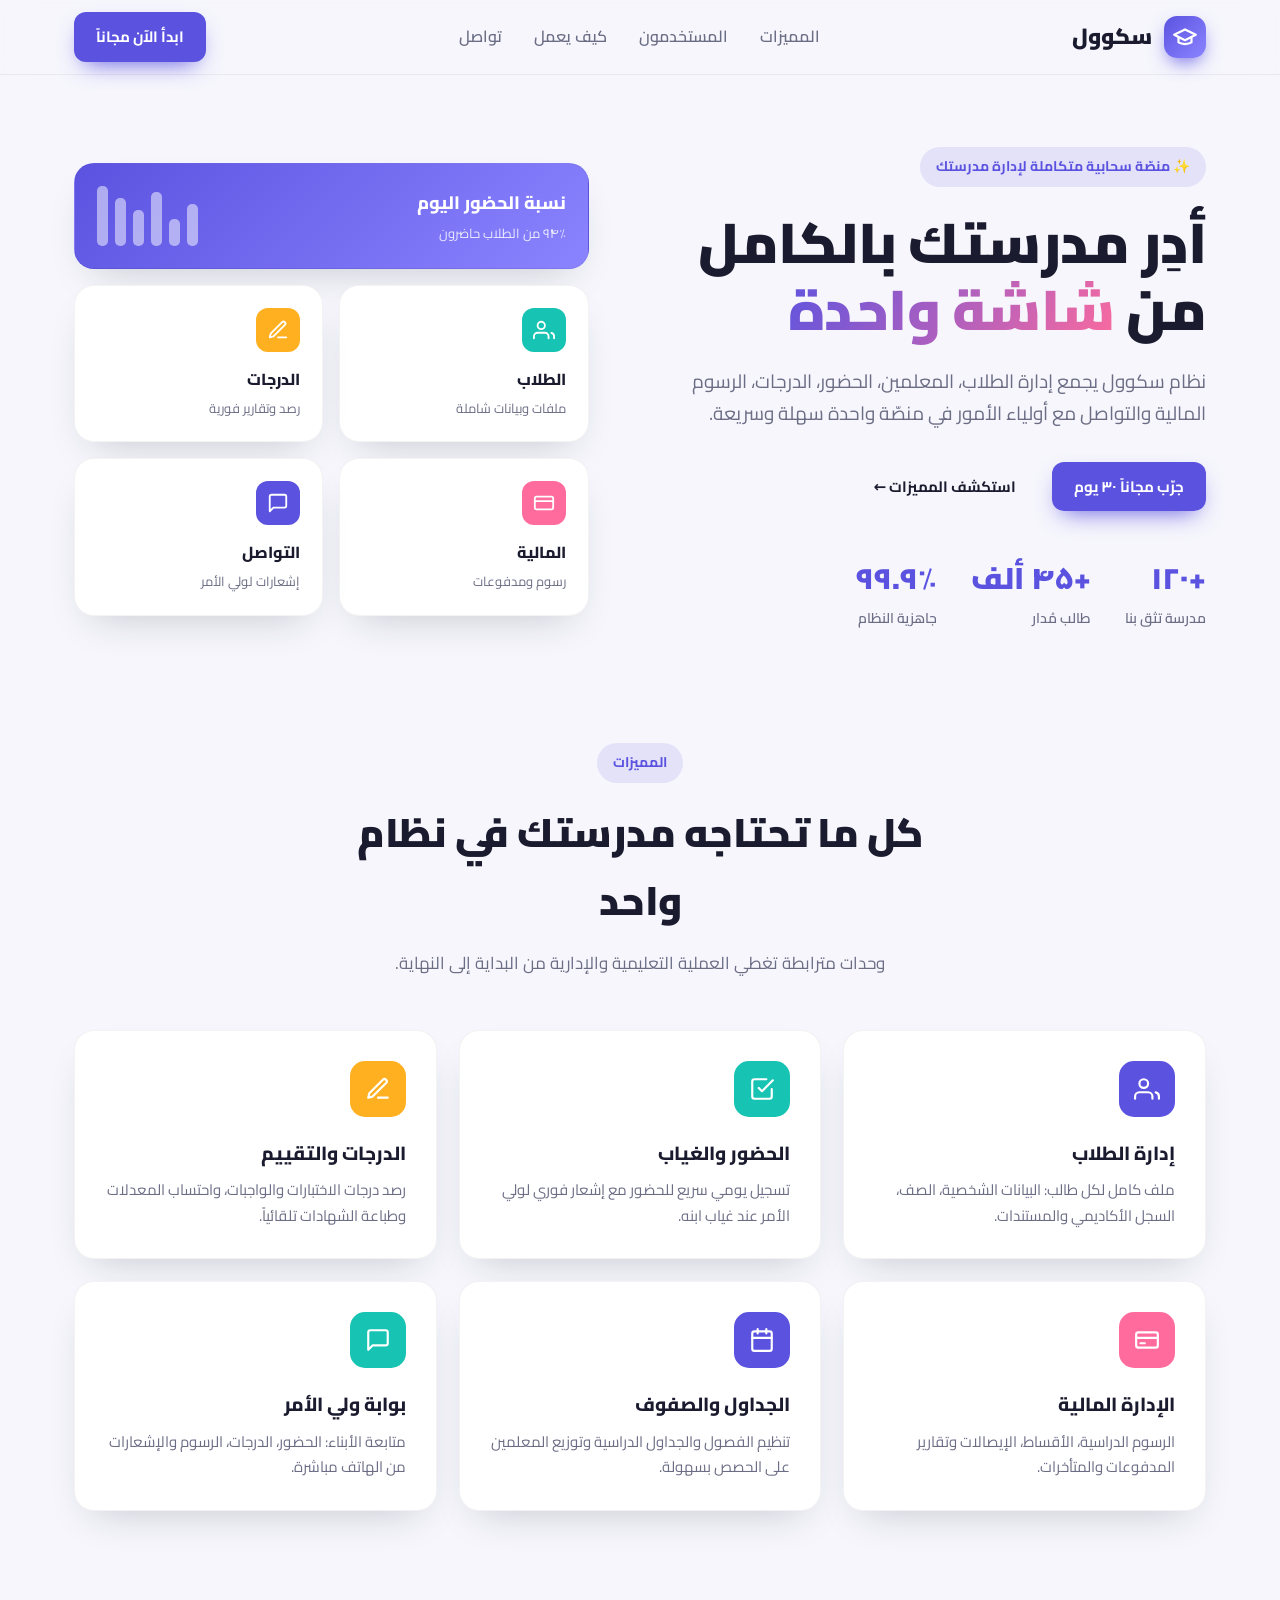
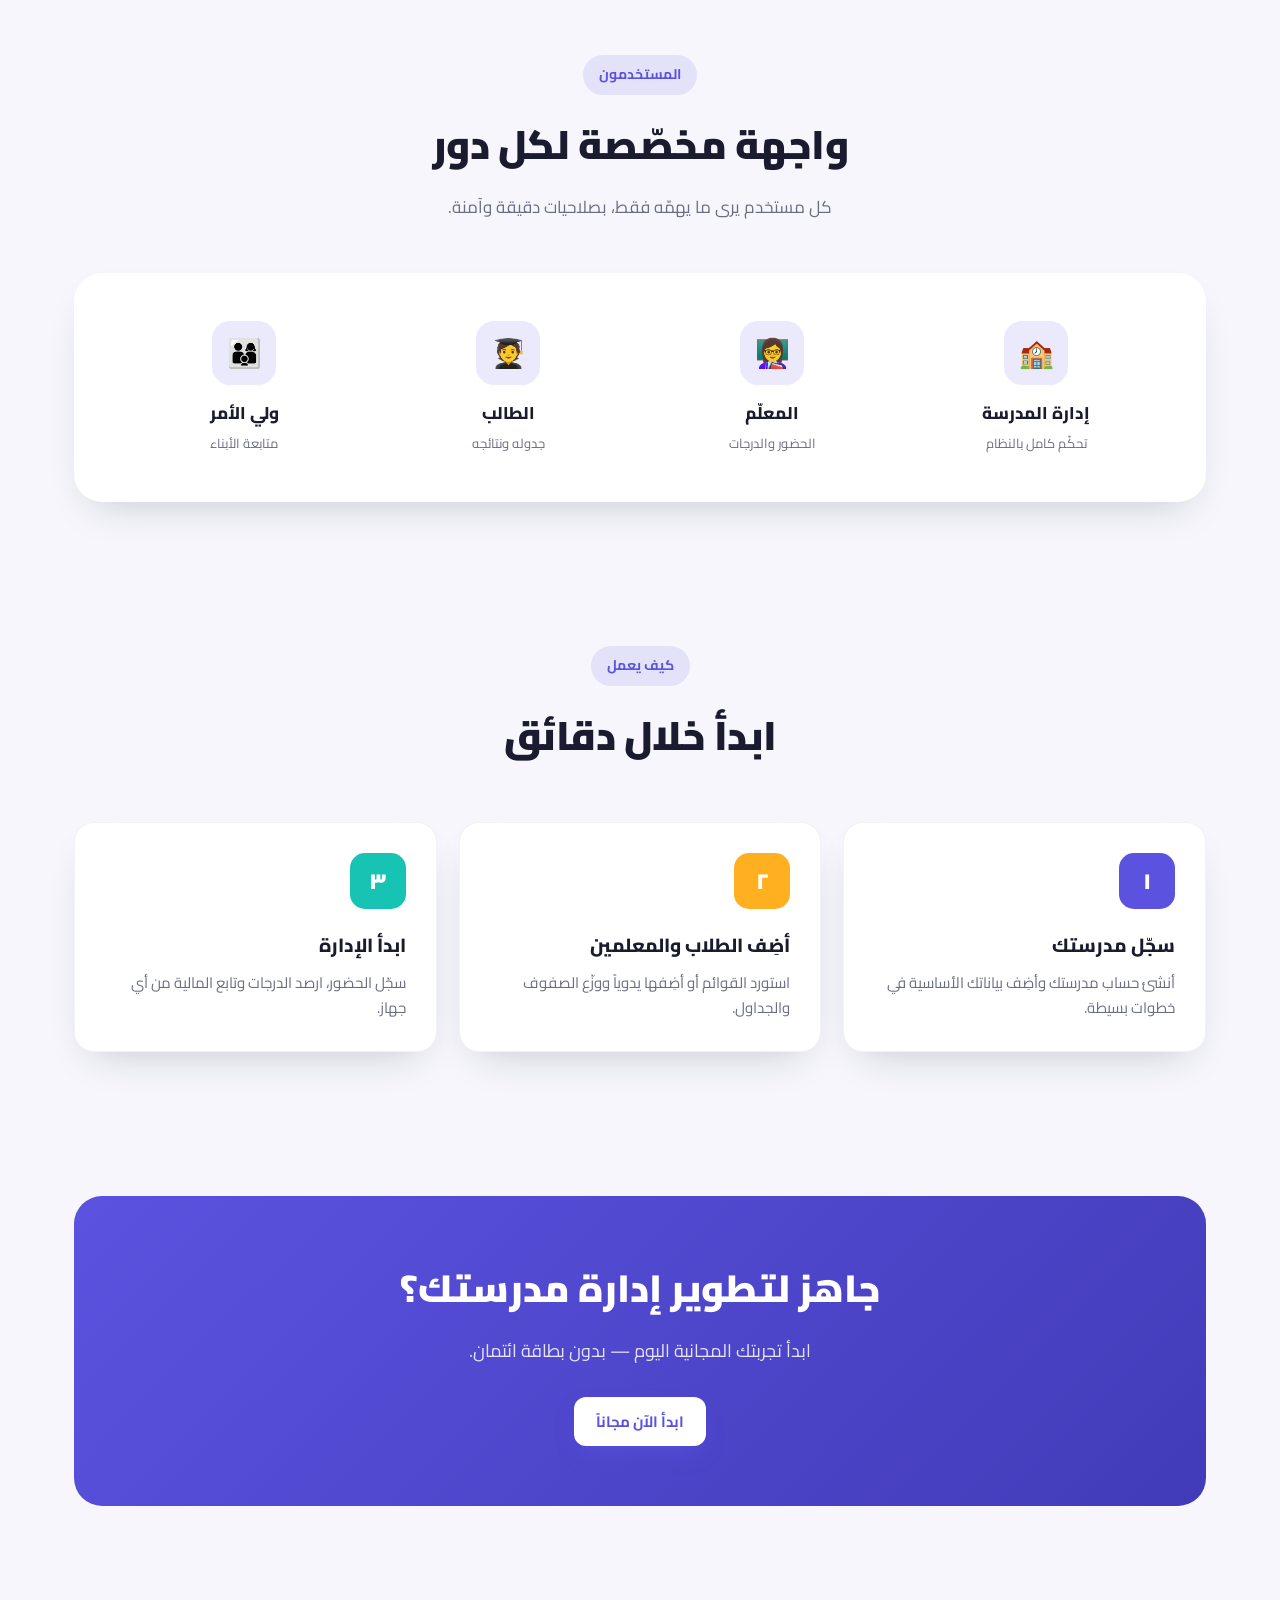
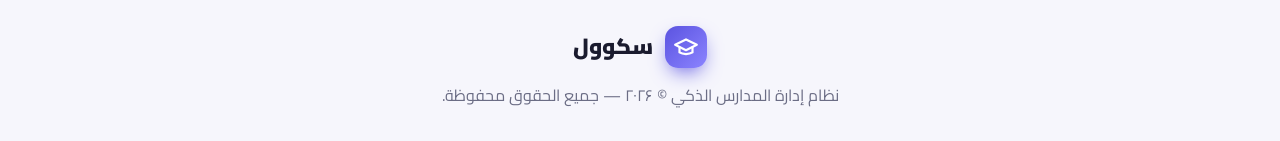
==== public/index.html @ e56e1601 "feat: مرحلة 0 — صفحة الواجهة الرئيسية + حاوية nginx Co-Authored-By: Claude Opus 4.8 <noreply@anthrop" ====
<!DOCTYPE html>
<html lang="ar" dir="rtl">
<head>
  <meta charset="UTF-8" />
  <meta name="viewport" content="width=device-width, initial-scale=1.0" />
  <title>سكوول — نظام إدارة المدارس الذكي</title>
  <meta name="description" content="منصّة متكاملة لإدارة المدارس: الطلاب، المعلمون، الحضور، الدرجات، المالية والتواصل مع أولياء الأمور — كل ذلك في مكان واحد." />
  <link rel="preconnect" href="https://fonts.googleapis.com" />
  <link rel="preconnect" href="https://fonts.gstatic.com" crossorigin />
  <link href="https://fonts.googleapis.com/css2?family=Cairo:wght@400;600;700;800;900&display=swap" rel="stylesheet" />
  <style>
    :root{
      --indigo:#5b53e0;
      --indigo-dark:#423bb8;
      --ink:#1a1b2e;
      --muted:#6b6d85;
      --bg:#f6f6fc;
      --card:#ffffff;
      --amber:#ffb020;
      --teal:#17c3b2;
      --pink:#ff6b9d;
      --ring:rgba(91,83,224,.12);
      --shadow:0 18px 40px -18px rgba(26,27,46,.22);
    }
    *{box-sizing:border-box;margin:0;padding:0}
    html{scroll-behavior:smooth}
    body{font-family:'Cairo',system-ui,sans-serif;background:var(--bg);color:var(--ink);line-height:1.7;-webkit-font-smoothing:antialiased}
    a{text-decoration:none;color:inherit}
    .wrap{max-width:1180px;margin:0 auto;padding:0 24px}

    /* ===== Navbar ===== */
    header{position:sticky;top:0;z-index:50;background:rgba(246,246,252,.82);backdrop-filter:blur(14px);border-bottom:1px solid rgba(26,27,46,.06)}
    nav{display:flex;align-items:center;justify-content:space-between;height:74px}
    .brand{display:flex;align-items:center;gap:12px;font-weight:900;font-size:22px}
    .logo{width:42px;height:42px;border-radius:13px;background:linear-gradient(135deg,var(--indigo),#8b84ff);display:grid;place-items:center;color:#fff;box-shadow:0 8px 20px -6px var(--indigo)}
    .nav-links{display:flex;gap:32px;align-items:center;font-weight:600;color:var(--muted)}
    .nav-links a:hover{color:var(--indigo)}
    .btn{display:inline-flex;align-items:center;gap:8px;padding:12px 22px;border-radius:12px;font-weight:700;font-family:inherit;cursor:pointer;border:none;transition:.2s;font-size:15px}
    .btn-primary{background:var(--indigo);color:#fff;box-shadow:0 10px 24px -10px var(--indigo)}
    .btn-primary:hover{background:var(--indigo-dark);transform:translateY(-2px)}
    .btn-ghost{background:transparent;color:var(--ink)}
    .btn-ghost:hover{background:var(--ring)}
    @media(max-width:860px){.nav-links{display:none}}

    /* ===== Hero ===== */
    .hero{padding:72px 0 40px;position:relative;overflow:hidden}
    .hero-grid{display:grid;grid-template-columns:1.05fr .95fr;gap:48px;align-items:center}
    .pill{display:inline-flex;align-items:center;gap:8px;background:var(--ring);color:var(--indigo);font-weight:700;font-size:14px;padding:8px 16px;border-radius:999px;margin-bottom:22px}
    .hero h1{font-size:clamp(34px,5vw,56px);font-weight:900;line-height:1.2;letter-spacing:-.5px}
    .hero h1 .grad{background:linear-gradient(120deg,var(--indigo),var(--pink));-webkit-background-clip:text;background-clip:text;color:transparent}
    .hero p.lead{font-size:19px;color:var(--muted);margin:22px 0 32px;max-width:520px}
    .hero-cta{display:flex;gap:14px;flex-wrap:wrap}
    .stats{display:flex;gap:34px;margin-top:42px;flex-wrap:wrap}
    .stat b{display:block;font-size:30px;font-weight:900;color:var(--indigo)}
    .stat span{color:var(--muted);font-size:14px;font-weight:600}
    @media(max-width:860px){.hero-grid{grid-template-columns:1fr;gap:36px}}

    /* ===== Hero visual (bento) ===== */
    .bento{display:grid;grid-template-columns:repeat(2,1fr);gap:16px}
    .tile{background:var(--card);border-radius:20px;padding:22px;box-shadow:var(--shadow);border:1px solid rgba(26,27,46,.05)}
    .tile .ti{width:44px;height:44px;border-radius:12px;display:grid;place-items:center;margin-bottom:14px;color:#fff}
    .tile h4{font-size:16px;font-weight:800}
    .tile p{font-size:13px;color:var(--muted);margin-top:4px}
    .tile.big{grid-column:span 2;display:flex;align-items:center;justify-content:space-between;gap:16px;background:linear-gradient(135deg,var(--indigo),#8b84ff);color:#fff}
    .tile.big h4{color:#fff;font-size:18px}
    .tile.big p{color:rgba(255,255,255,.85)}
    .bars{display:flex;gap:7px;align-items:flex-end;height:60px}
    .bars i{width:11px;border-radius:5px;background:rgba(255,255,255,.5)}
    .bg-indigo{background:var(--indigo)} .bg-teal{background:var(--teal)}
    .bg-amber{background:var(--amber)} .bg-pink{background:var(--pink)}

    /* ===== Sections ===== */
    section{padding:72px 0}
    .sec-head{text-align:center;max-width:640px;margin:0 auto 52px}
    .sec-head .pill{margin-bottom:16px}
    .sec-head h2{font-size:clamp(28px,4vw,40px);font-weight:900;letter-spacing:-.5px}
    .sec-head p{color:var(--muted);font-size:17px;margin-top:14px}

    .features{display:grid;grid-template-columns:repeat(3,1fr);gap:22px}
    .feat{background:var(--card);border-radius:20px;padding:30px;box-shadow:var(--shadow);border:1px solid rgba(26,27,46,.05);transition:.25s}
    .feat:hover{transform:translateY(-6px)}
    .feat .fi{width:56px;height:56px;border-radius:15px;display:grid;place-items:center;color:#fff;margin-bottom:20px}
    .feat h3{font-size:19px;font-weight:800;margin-bottom:8px}
    .feat p{color:var(--muted);font-size:15px}
    @media(max-width:860px){.features{grid-template-columns:1fr}}

    /* ===== Roles ===== */
    .roles{background:#fff;border-radius:28px;padding:48px;box-shadow:var(--shadow);display:grid;grid-template-columns:repeat(4,1fr);gap:20px;text-align:center}
    .role .ri{width:64px;height:64px;border-radius:18px;margin:0 auto 14px;display:grid;place-items:center;font-size:28px}
    .role h4{font-weight:800;font-size:17px}
    .role p{color:var(--muted);font-size:13px;margin-top:4px}
    @media(max-width:860px){.roles{grid-template-columns:repeat(2,1fr);padding:30px}}

    /* ===== CTA ===== */
    .cta{background:linear-gradient(135deg,var(--indigo),var(--indigo-dark));border-radius:28px;padding:60px;text-align:center;color:#fff;position:relative;overflow:hidden}
    .cta h2{font-size:clamp(26px,4vw,38px);font-weight:900}
    .cta p{color:rgba(255,255,255,.85);font-size:18px;margin:16px 0 30px}
    .cta .btn-primary{background:#fff;color:var(--indigo)}
    .cta .btn-primary:hover{background:#f0f0ff}

    /* ===== Footer ===== */
    footer{padding:48px 0 32px;color:var(--muted);text-align:center}
    footer .brand{justify-content:center;margin-bottom:14px;color:var(--ink)}
    .svg{width:26px;height:26px;stroke:#fff;fill:none;stroke-width:2;stroke-linecap:round;stroke-linejoin:round}
    .svg-sm{width:22px;height:22px}
  </style>
</head>
<body>
  <header>
    <div class="wrap">
      <nav>
        <div class="brand">
          <div class="logo">
            <svg class="svg" viewBox="0 0 24 24"><path d="M22 10L12 5 2 10l10 5 10-5z"/><path d="M6 12v5c3 2 9 2 12 0v-5"/></svg>
          </div>
          سكوول
        </div>
        <div class="nav-links">
          <a href="#features">المميزات</a>
          <a href="#roles">المستخدمون</a>
          <a href="#how">كيف يعمل</a>
          <a href="#contact">تواصل</a>
        </div>
        <a href="#contact" class="btn btn-primary">ابدأ الآن مجاناً</a>
      </nav>
    </div>
  </header>

  <!-- HERO -->
  <section class="hero">
    <div class="wrap hero-grid">
      <div>
        <span class="pill">✨ منصّة سحابية متكاملة لإدارة مدرستك</span>
        <h1>أدِر مدرستك بالكامل من <span class="grad">شاشة واحدة</span></h1>
        <p class="lead">نظام سكوول يجمع إدارة الطلاب، المعلمين، الحضور، الدرجات، الرسوم المالية والتواصل مع أولياء الأمور في منصّة واحدة سهلة وسريعة.</p>
        <div class="hero-cta">
          <a href="#contact" class="btn btn-primary">جرّب مجاناً ۳۰ يوم</a>
          <a href="#features" class="btn btn-ghost">استكشف المميزات ←</a>
        </div>
        <div class="stats">
          <div class="stat"><b>+۱۲۰</b><span>مدرسة تثق بنا</span></div>
          <div class="stat"><b>+۴۵ ألف</b><span>طالب مُدار</span></div>
          <div class="stat"><b>۹۹.۹٪</b><span>جاهزية النظام</span></div>
        </div>
      </div>
      <div class="bento">
        <div class="tile big">
          <div>
            <h4>نسبة الحضور اليوم</h4>
            <p>۹۴٪ من الطلاب حاضرون</p>
          </div>
          <div class="bars">
            <i style="height:70%"></i><i style="height:45%"></i><i style="height:90%"></i>
            <i style="height:60%"></i><i style="height:80%"></i><i style="height:100%"></i>
          </div>
        </div>
        <div class="tile">
          <div class="ti bg-teal"><svg class="svg svg-sm" viewBox="0 0 24 24"><path d="M17 21v-2a4 4 0 0 0-4-4H5a4 4 0 0 0-4 4v2"/><circle cx="9" cy="7" r="4"/><path d="M23 21v-2a4 4 0 0 0-3-3.87"/></svg></div>
          <h4>الطلاب</h4><p>ملفات وبيانات شاملة</p>
        </div>
        <div class="tile">
          <div class="ti bg-amber"><svg class="svg svg-sm" viewBox="0 0 24 24"><path d="M12 20h9"/><path d="M16.5 3.5a2.1 2.1 0 0 1 3 3L7 19l-4 1 1-4z"/></svg></div>
          <h4>الدرجات</h4><p>رصد وتقارير فورية</p>
        </div>
        <div class="tile">
          <div class="ti bg-pink"><svg class="svg svg-sm" viewBox="0 0 24 24"><rect x="2" y="5" width="20" height="14" rx="2"/><path d="M2 10h20"/></svg></div>
          <h4>المالية</h4><p>رسوم ومدفوعات</p>
        </div>
        <div class="tile">
          <div class="ti bg-indigo"><svg class="svg svg-sm" viewBox="0 0 24 24"><path d="M21 15a2 2 0 0 1-2 2H7l-4 4V5a2 2 0 0 1 2-2h14a2 2 0 0 1 2 2z"/></svg></div>
          <h4>التواصل</h4><p>إشعارات لولي الأمر</p>
        </div>
      </div>
    </div>
  </section>

  <!-- FEATURES -->
  <section id="features">
    <div class="wrap">
      <div class="sec-head">
        <span class="pill">المميزات</span>
        <h2>كل ما تحتاجه مدرستك في نظام واحد</h2>
        <p>وحدات مترابطة تغطي العملية التعليمية والإدارية من البداية إلى النهاية.</p>
      </div>
      <div class="features">
        <div class="feat">
          <div class="fi bg-indigo"><svg class="svg" viewBox="0 0 24 24"><path d="M17 21v-2a4 4 0 0 0-4-4H5a4 4 0 0 0-4 4v2"/><circle cx="9" cy="7" r="4"/><path d="M23 21v-2a4 4 0 0 0-3-3.87"/></svg></div>
          <h3>إدارة الطلاب</h3>
          <p>ملف كامل لكل طالب: البيانات الشخصية، الصف، السجل الأكاديمي والمستندات.</p>
        </div>
        <div class="feat">
          <div class="fi bg-teal"><svg class="svg" viewBox="0 0 24 24"><path d="M9 11l3 3L22 4"/><path d="M21 12v7a2 2 0 0 1-2 2H5a2 2 0 0 1-2-2V5a2 2 0 0 1 2-2h11"/></svg></div>
          <h3>الحضور والغياب</h3>
          <p>تسجيل يومي سريع للحضور مع إشعار فوري لولي الأمر عند غياب ابنه.</p>
        </div>
        <div class="feat">
          <div class="fi bg-amber"><svg class="svg" viewBox="0 0 24 24"><path d="M12 20h9"/><path d="M16.5 3.5a2.1 2.1 0 0 1 3 3L7 19l-4 1 1-4z"/></svg></div>
          <h3>الدرجات والتقييم</h3>
          <p>رصد درجات الاختبارات والواجبات، واحتساب المعدلات وطباعة الشهادات تلقائياً.</p>
        </div>
        <div class="feat">
          <div class="fi bg-pink"><svg class="svg" viewBox="0 0 24 24"><rect x="2" y="5" width="20" height="14" rx="2"/><path d="M2 10h20"/><path d="M6 15h4"/></svg></div>
          <h3>الإدارة المالية</h3>
          <p>الرسوم الدراسية، الأقساط، الإيصالات وتقارير المدفوعات والمتأخرات.</p>
        </div>
        <div class="feat">
          <div class="fi bg-indigo"><svg class="svg" viewBox="0 0 24 24"><rect x="3" y="4" width="18" height="18" rx="2"/><path d="M16 2v4M8 2v4M3 10h18"/></svg></div>
          <h3>الجداول والصفوف</h3>
          <p>تنظيم الفصول والجداول الدراسية وتوزيع المعلمين على الحصص بسهولة.</p>
        </div>
        <div class="feat">
          <div class="fi bg-teal"><svg class="svg" viewBox="0 0 24 24"><path d="M21 15a2 2 0 0 1-2 2H7l-4 4V5a2 2 0 0 1 2-2h14a2 2 0 0 1 2 2z"/></svg></div>
          <h3>بوابة ولي الأمر</h3>
          <p>متابعة الأبناء: الحضور، الدرجات، الرسوم والإشعارات من الهاتف مباشرة.</p>
        </div>
      </div>
    </div>
  </section>

  <!-- ROLES -->
  <section id="roles">
    <div class="wrap">
      <div class="sec-head">
        <span class="pill">المستخدمون</span>
        <h2>واجهة مخصّصة لكل دور</h2>
        <p>كل مستخدم يرى ما يهمّه فقط، بصلاحيات دقيقة وآمنة.</p>
      </div>
      <div class="roles">
        <div class="role"><div class="ri" style="background:var(--ring)">🏫</div><h4>إدارة المدرسة</h4><p>تحكّم كامل بالنظام</p></div>
        <div class="role"><div class="ri" style="background:var(--ring)">👩‍🏫</div><h4>المعلّم</h4><p>الحضور والدرجات</p></div>
        <div class="role"><div class="ri" style="background:var(--ring)">🧑‍🎓</div><h4>الطالب</h4><p>جدوله ونتائجه</p></div>
        <div class="role"><div class="ri" style="background:var(--ring)">👨‍👩‍👦</div><h4>ولي الأمر</h4><p>متابعة الأبناء</p></div>
      </div>
    </div>
  </section>

  <!-- HOW -->
  <section id="how">
    <div class="wrap">
      <div class="sec-head">
        <span class="pill">كيف يعمل</span>
        <h2>ابدأ خلال دقائق</h2>
      </div>
      <div class="features">
        <div class="feat"><div class="fi bg-indigo" style="font-weight:900;font-size:22px">۱</div><h3>سجّل مدرستك</h3><p>أنشئ حساب مدرستك وأضِف بياناتك الأساسية في خطوات بسيطة.</p></div>
        <div class="feat"><div class="fi bg-amber" style="font-weight:900;font-size:22px">۲</div><h3>أضِف الطلاب والمعلمين</h3><p>استورد القوائم أو أضِفها يدوياً ووزّع الصفوف والجداول.</p></div>
        <div class="feat"><div class="fi bg-teal" style="font-weight:900;font-size:22px">۳</div><h3>ابدأ الإدارة</h3><p>سجّل الحضور، ارصد الدرجات وتابع المالية من أي جهاز.</p></div>
      </div>
    </div>
  </section>

  <!-- CTA -->
  <section id="contact">
    <div class="wrap">
      <div class="cta">
        <h2>جاهز لتطوير إدارة مدرستك؟</h2>
        <p>ابدأ تجربتك المجانية اليوم — بدون بطاقة ائتمان.</p>
        <a href="mailto:hello@schoole.app" class="btn btn-primary">ابدأ الآن مجاناً</a>
      </div>
    </div>
  </section>

  <footer>
    <div class="wrap">
      <div class="brand">
        <div class="logo"><svg class="svg" viewBox="0 0 24 24"><path d="M22 10L12 5 2 10l10 5 10-5z"/><path d="M6 12v5c3 2 9 2 12 0v-5"/></svg></div>
        سكوول
      </div>
      <p>نظام إدارة المدارس الذكي © ۲۰۲۶ — جميع الحقوق محفوظة.</p>
    </div>
  </footer>
</body>
</html>
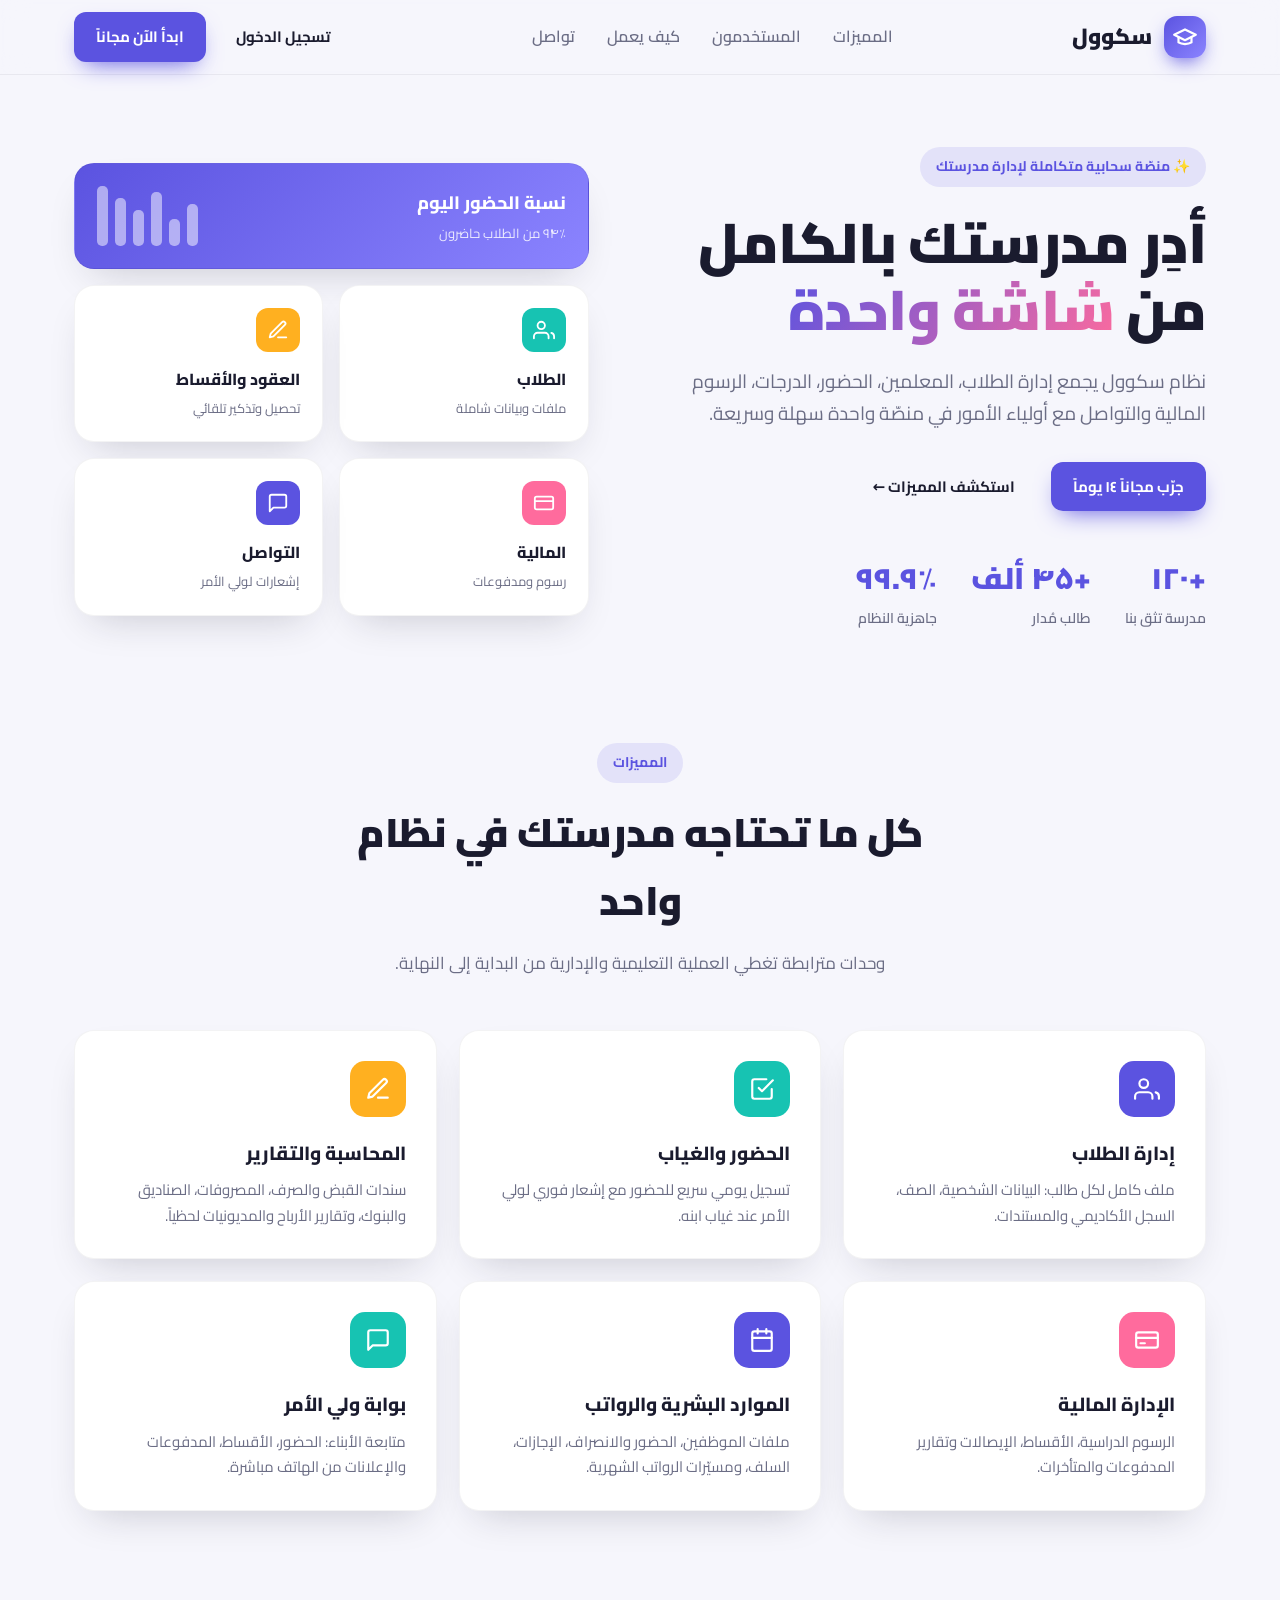
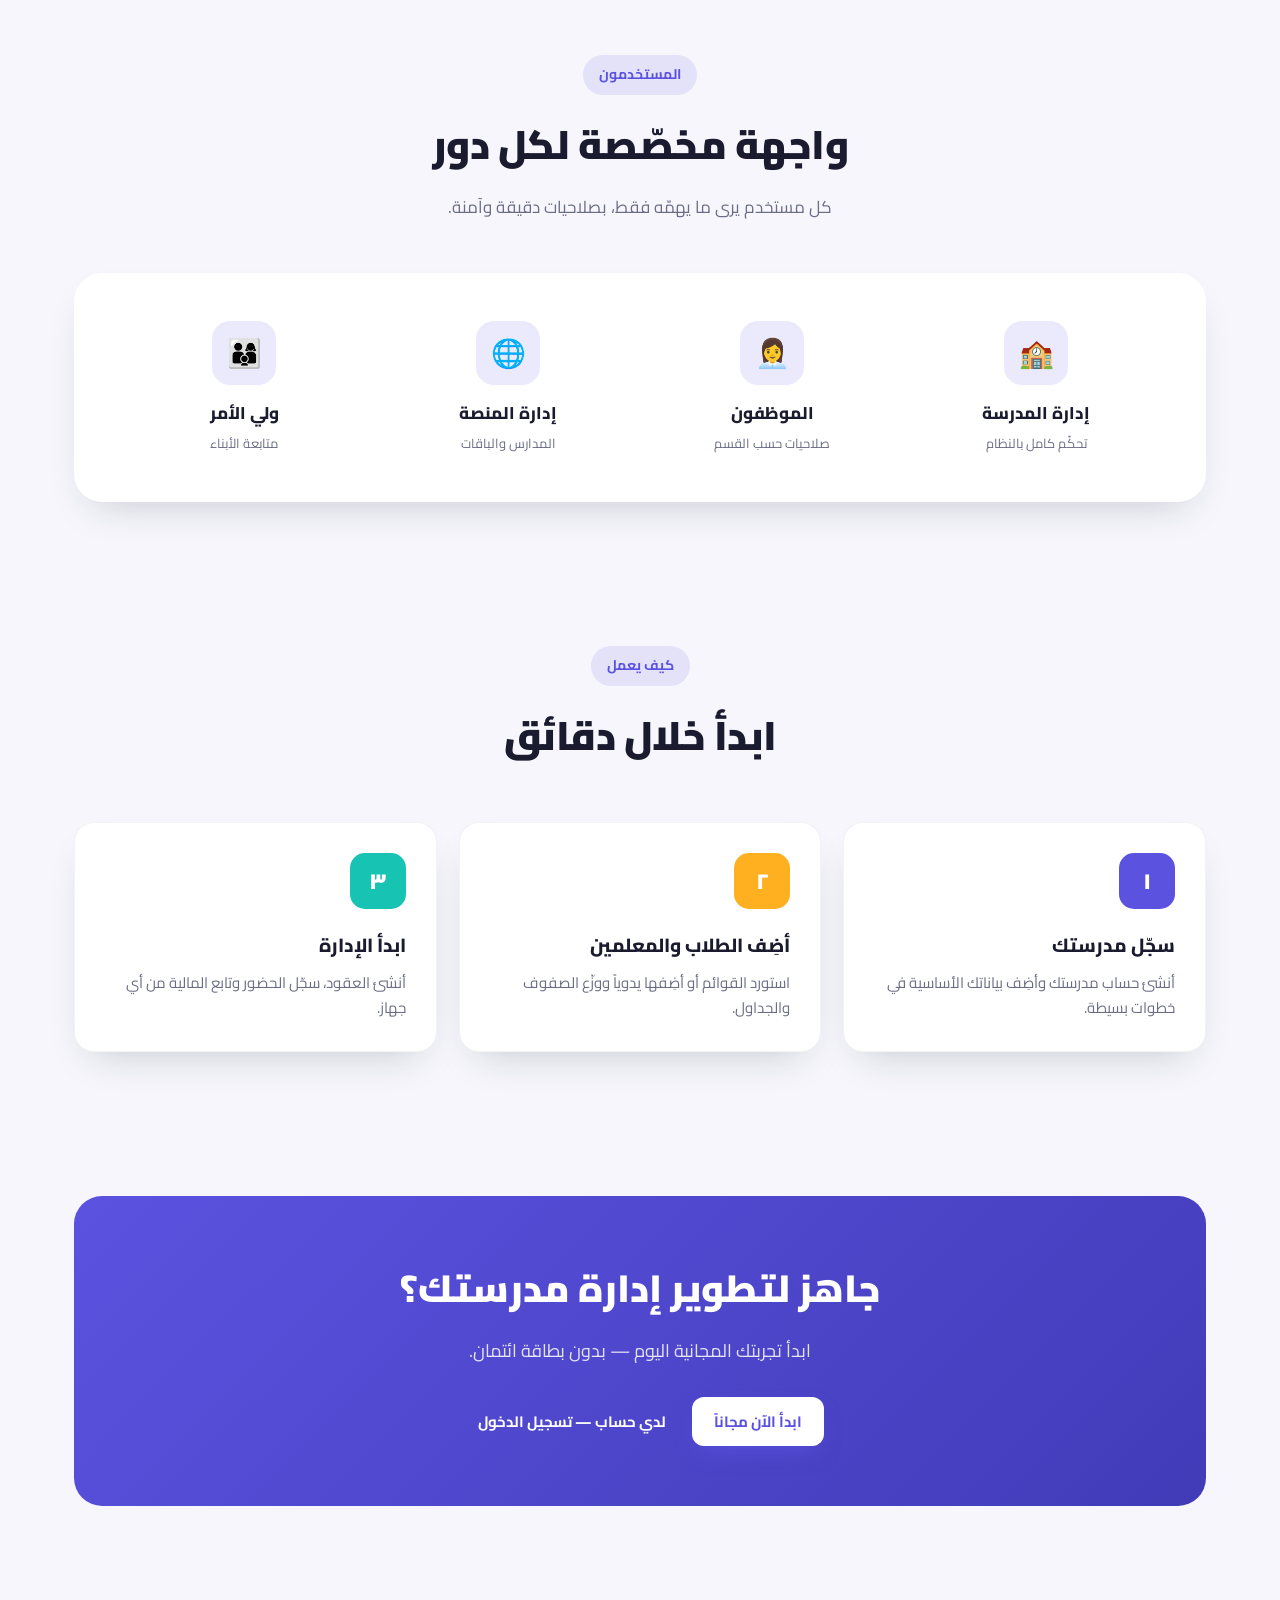
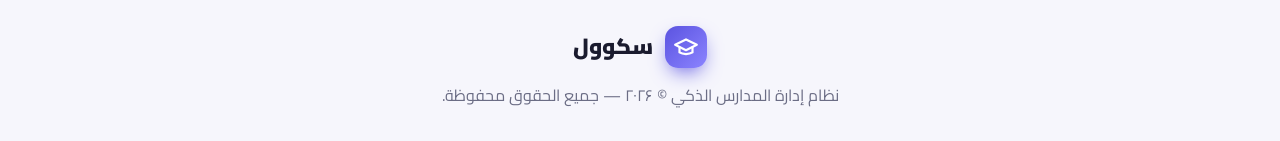
==== commit e1677b87: "feat: نظام سكوول الكامل لإدارة المدارس Backend (Laravel 13 + Sanctum, multi-school tenancy): - Schoo" ====
--- a/public/index.html
+++ b/public/index.html
@@ -121,7 +121,7 @@
           <a href="#how">كيف يعمل</a>
           <a href="#contact">تواصل</a>
         </div>
-        <a href="#contact" class="btn btn-primary">ابدأ الآن مجاناً</a>
+        <div style="display:flex;gap:8px"><a href="/login.html" class="btn btn-ghost">تسجيل الدخول</a><a href="/register.html" class="btn btn-primary">ابدأ الآن مجاناً</a></div>
       </nav>
     </div>
   </header>
@@ -134,7 +134,7 @@
         <h1>أدِر مدرستك بالكامل من <span class="grad">شاشة واحدة</span></h1>
         <p class="lead">نظام سكوول يجمع إدارة الطلاب، المعلمين، الحضور، الدرجات، الرسوم المالية والتواصل مع أولياء الأمور في منصّة واحدة سهلة وسريعة.</p>
         <div class="hero-cta">
-          <a href="#contact" class="btn btn-primary">جرّب مجاناً ۳۰ يوم</a>
+          <a href="/register.html" class="btn btn-primary">جرّب مجاناً ١٤ يوماً</a>
           <a href="#features" class="btn btn-ghost">استكشف المميزات ←</a>
         </div>
         <div class="stats">
@@ -160,7 +160,7 @@
         </div>
         <div class="tile">
           <div class="ti bg-amber"><svg class="svg svg-sm" viewBox="0 0 24 24"><path d="M12 20h9"/><path d="M16.5 3.5a2.1 2.1 0 0 1 3 3L7 19l-4 1 1-4z"/></svg></div>
-          <h4>الدرجات</h4><p>رصد وتقارير فورية</p>
+          <h4>العقود والأقساط</h4><p>تحصيل وتذكير تلقائي</p>
         </div>
         <div class="tile">
           <div class="ti bg-pink"><svg class="svg svg-sm" viewBox="0 0 24 24"><rect x="2" y="5" width="20" height="14" rx="2"/><path d="M2 10h20"/></svg></div>
@@ -195,8 +195,8 @@
         </div>
         <div class="feat">
           <div class="fi bg-amber"><svg class="svg" viewBox="0 0 24 24"><path d="M12 20h9"/><path d="M16.5 3.5a2.1 2.1 0 0 1 3 3L7 19l-4 1 1-4z"/></svg></div>
-          <h3>الدرجات والتقييم</h3>
-          <p>رصد درجات الاختبارات والواجبات، واحتساب المعدلات وطباعة الشهادات تلقائياً.</p>
+          <h3>المحاسبة والتقارير</h3>
+          <p>سندات القبض والصرف، المصروفات، الصناديق والبنوك، وتقارير الأرباح والمديونيات لحظياً.</p>
         </div>
         <div class="feat">
           <div class="fi bg-pink"><svg class="svg" viewBox="0 0 24 24"><rect x="2" y="5" width="20" height="14" rx="2"/><path d="M2 10h20"/><path d="M6 15h4"/></svg></div>
@@ -205,13 +205,13 @@
         </div>
         <div class="feat">
           <div class="fi bg-indigo"><svg class="svg" viewBox="0 0 24 24"><rect x="3" y="4" width="18" height="18" rx="2"/><path d="M16 2v4M8 2v4M3 10h18"/></svg></div>
-          <h3>الجداول والصفوف</h3>
-          <p>تنظيم الفصول والجداول الدراسية وتوزيع المعلمين على الحصص بسهولة.</p>
+          <h3>الموارد البشرية والرواتب</h3>
+          <p>ملفات الموظفين، الحضور والانصراف، الإجازات، السلف، ومسيّرات الرواتب الشهرية.</p>
         </div>
         <div class="feat">
           <div class="fi bg-teal"><svg class="svg" viewBox="0 0 24 24"><path d="M21 15a2 2 0 0 1-2 2H7l-4 4V5a2 2 0 0 1 2-2h14a2 2 0 0 1 2 2z"/></svg></div>
           <h3>بوابة ولي الأمر</h3>
-          <p>متابعة الأبناء: الحضور، الدرجات، الرسوم والإشعارات من الهاتف مباشرة.</p>
+          <p>متابعة الأبناء: الحضور، الأقساط، المدفوعات والإعلانات من الهاتف مباشرة.</p>
         </div>
       </div>
     </div>
@@ -227,8 +227,8 @@
       </div>
       <div class="roles">
         <div class="role"><div class="ri" style="background:var(--ring)">🏫</div><h4>إدارة المدرسة</h4><p>تحكّم كامل بالنظام</p></div>
-        <div class="role"><div class="ri" style="background:var(--ring)">👩‍🏫</div><h4>المعلّم</h4><p>الحضور والدرجات</p></div>
-        <div class="role"><div class="ri" style="background:var(--ring)">🧑‍🎓</div><h4>الطالب</h4><p>جدوله ونتائجه</p></div>
+        <div class="role"><div class="ri" style="background:var(--ring)">👩‍💼</div><h4>الموظفون</h4><p>صلاحيات حسب القسم</p></div>
+        <div class="role"><div class="ri" style="background:var(--ring)">🌐</div><h4>إدارة المنصة</h4><p>المدارس والباقات</p></div>
         <div class="role"><div class="ri" style="background:var(--ring)">👨‍👩‍👦</div><h4>ولي الأمر</h4><p>متابعة الأبناء</p></div>
       </div>
     </div>
@@ -244,7 +244,7 @@
       <div class="features">
         <div class="feat"><div class="fi bg-indigo" style="font-weight:900;font-size:22px">۱</div><h3>سجّل مدرستك</h3><p>أنشئ حساب مدرستك وأضِف بياناتك الأساسية في خطوات بسيطة.</p></div>
         <div class="feat"><div class="fi bg-amber" style="font-weight:900;font-size:22px">۲</div><h3>أضِف الطلاب والمعلمين</h3><p>استورد القوائم أو أضِفها يدوياً ووزّع الصفوف والجداول.</p></div>
-        <div class="feat"><div class="fi bg-teal" style="font-weight:900;font-size:22px">۳</div><h3>ابدأ الإدارة</h3><p>سجّل الحضور، ارصد الدرجات وتابع المالية من أي جهاز.</p></div>
+        <div class="feat"><div class="fi bg-teal" style="font-weight:900;font-size:22px">۳</div><h3>ابدأ الإدارة</h3><p>أنشئ العقود، سجّل الحضور وتابع المالية من أي جهاز.</p></div>
       </div>
     </div>
   </section>
@@ -255,7 +255,7 @@
       <div class="cta">
         <h2>جاهز لتطوير إدارة مدرستك؟</h2>
         <p>ابدأ تجربتك المجانية اليوم — بدون بطاقة ائتمان.</p>
-        <a href="mailto:hello@schoole.app" class="btn btn-primary">ابدأ الآن مجاناً</a>
+        <a href="/register.html" class="btn btn-primary">ابدأ الآن مجاناً</a> <a href="/login.html" class="btn btn-ghost" style="color:#fff">لدي حساب — تسجيل الدخول</a>
       </div>
     </div>
   </section>
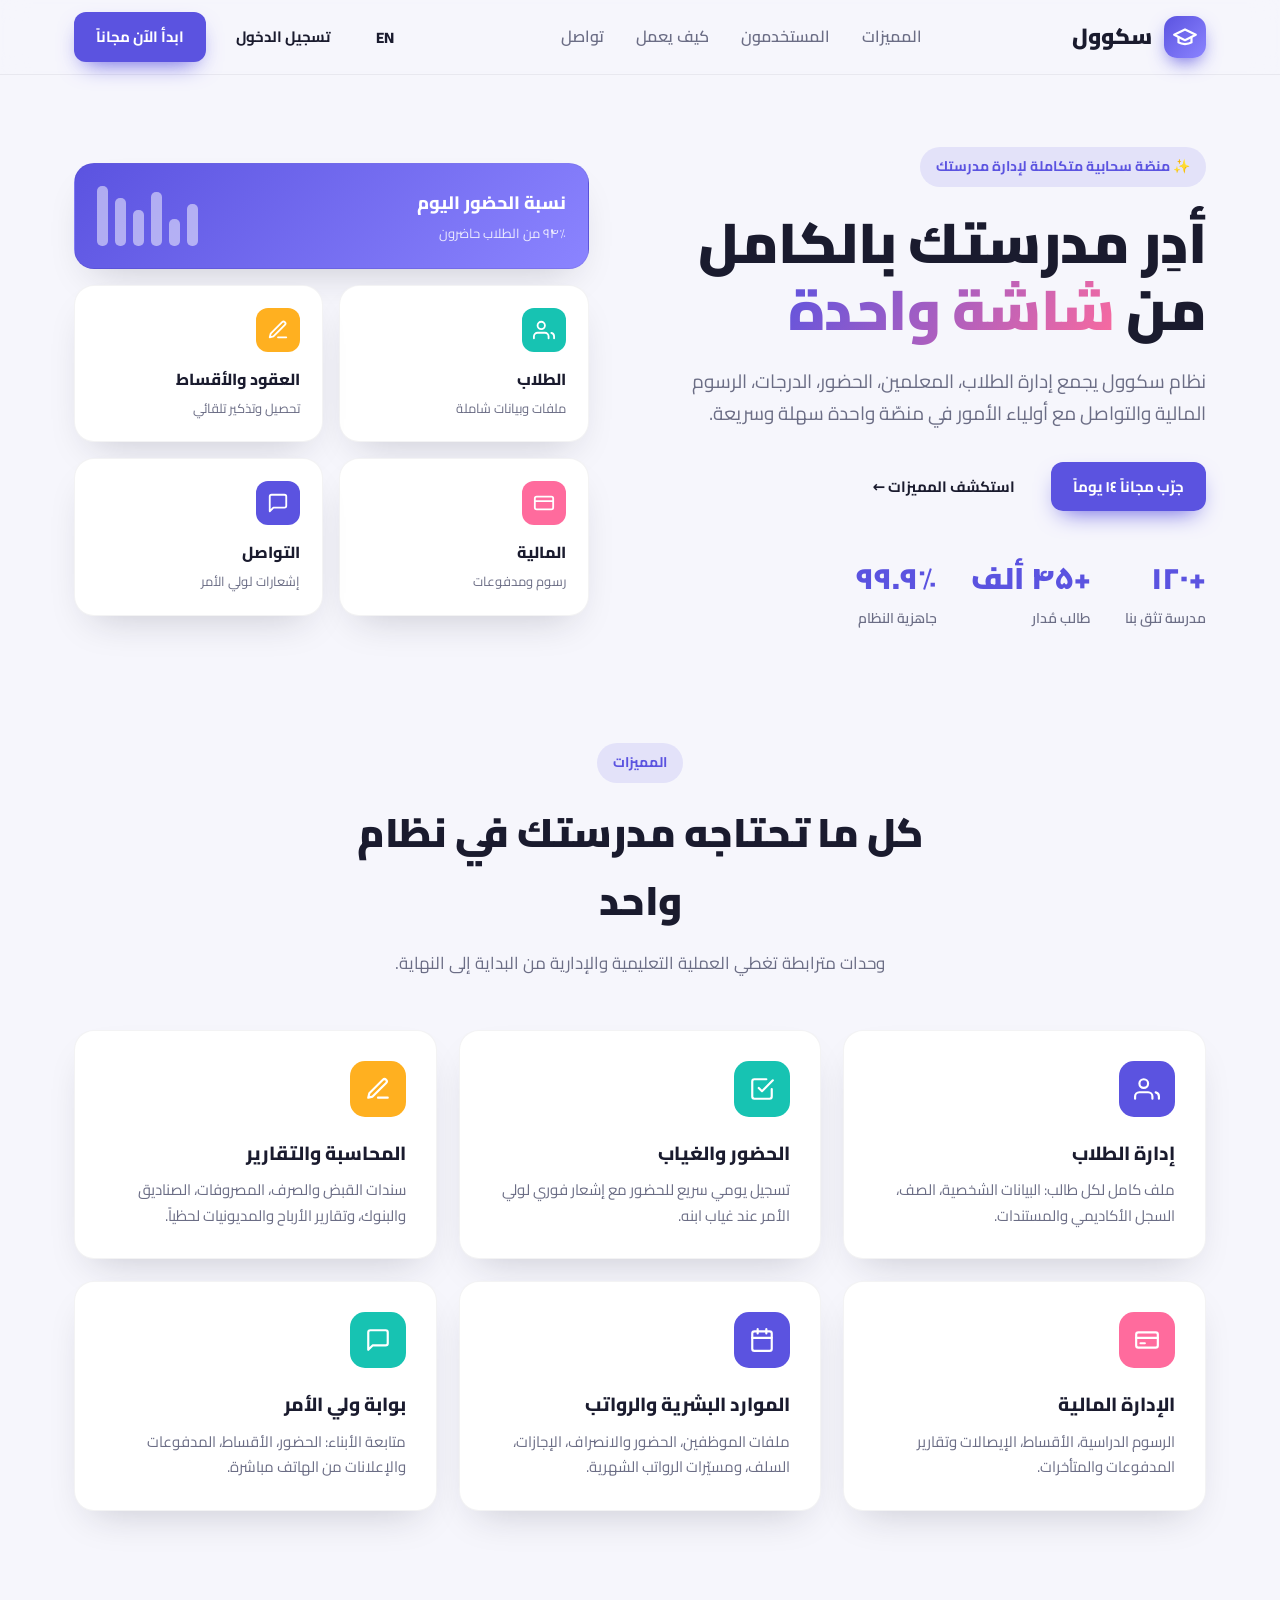
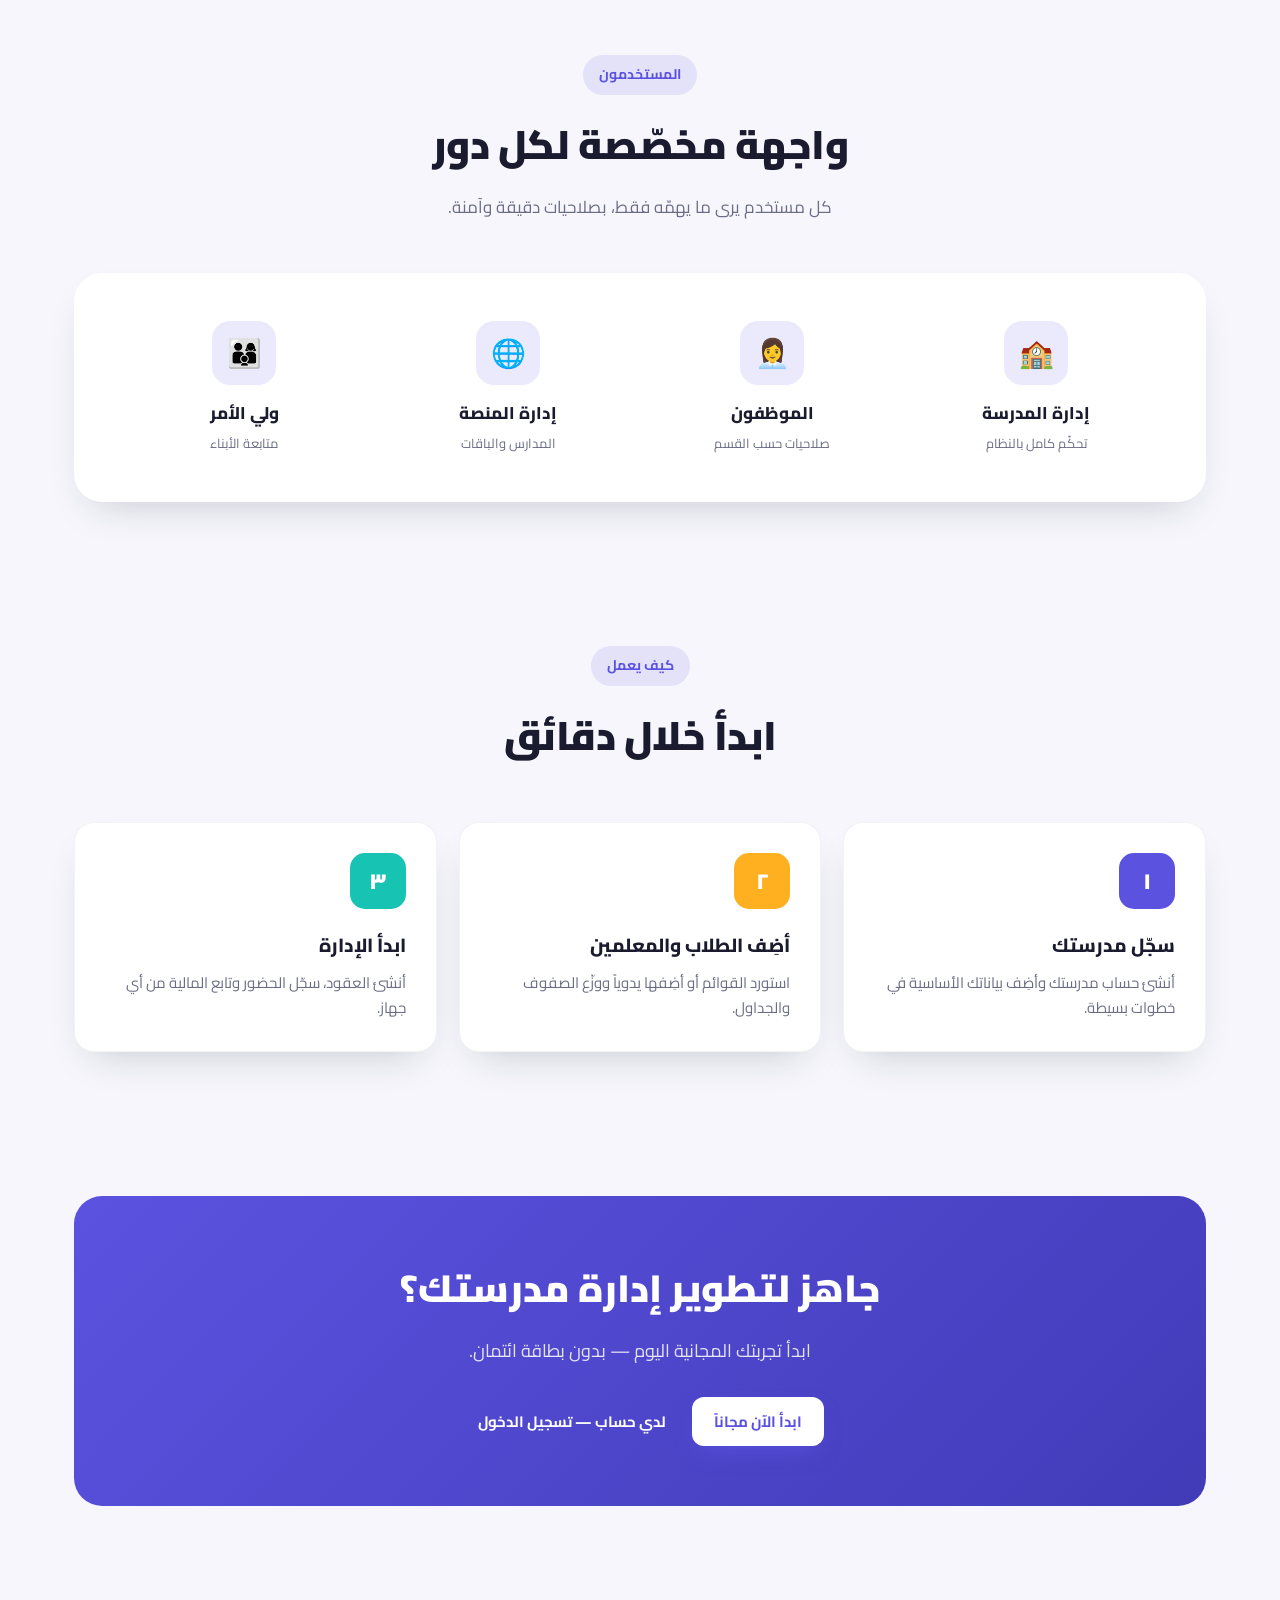
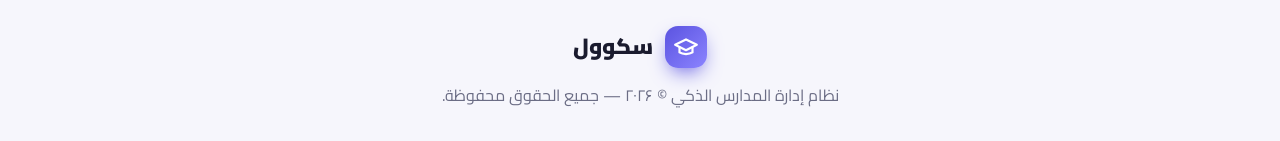
==== commit 6ca48fcb: "feat: دعم الإنجليزية (i18n) عبر ترجمة الـ DOM بقاموس عربي→إنجليزي - محرّك i18n.js: ترجمة نصوص الـ DO" ====
--- a/public/index.html
+++ b/public/index.html
@@ -121,7 +121,7 @@
           <a href="#how">كيف يعمل</a>
           <a href="#contact">تواصل</a>
         </div>
-        <div style="display:flex;gap:8px"><a href="/login.html" class="btn btn-ghost">تسجيل الدخول</a><a href="/register.html" class="btn btn-primary">ابدأ الآن مجاناً</a></div>
+        <div style="display:flex;gap:8px;align-items:center"><button id="lang" class="btn btn-ghost" style="font-weight:800;padding:12px 16px">EN</button><a href="/login.html" class="btn btn-ghost">تسجيل الدخول</a><a href="/register.html" class="btn btn-primary">ابدأ الآن مجاناً</a></div>
       </nav>
     </div>
   </header>
@@ -269,5 +269,12 @@
       <p>نظام إدارة المدارس الذكي © ۲۰۲۶ — جميع الحقوق محفوظة.</p>
     </div>
   </footer>
+<script src="/assets/js/i18n-dict.js"></script>
+<script src="/assets/js/i18n.js"></script>
+<script>
+  var lng = document.getElementById('lang');
+  if (lng) { lng.textContent = S.isEn() ? 'ع' : 'EN'; lng.onclick = function () { S.toggleLang(); }; }
+  if (S.i18nStart) S.i18nStart();
+</script>
 </body>
 </html>
